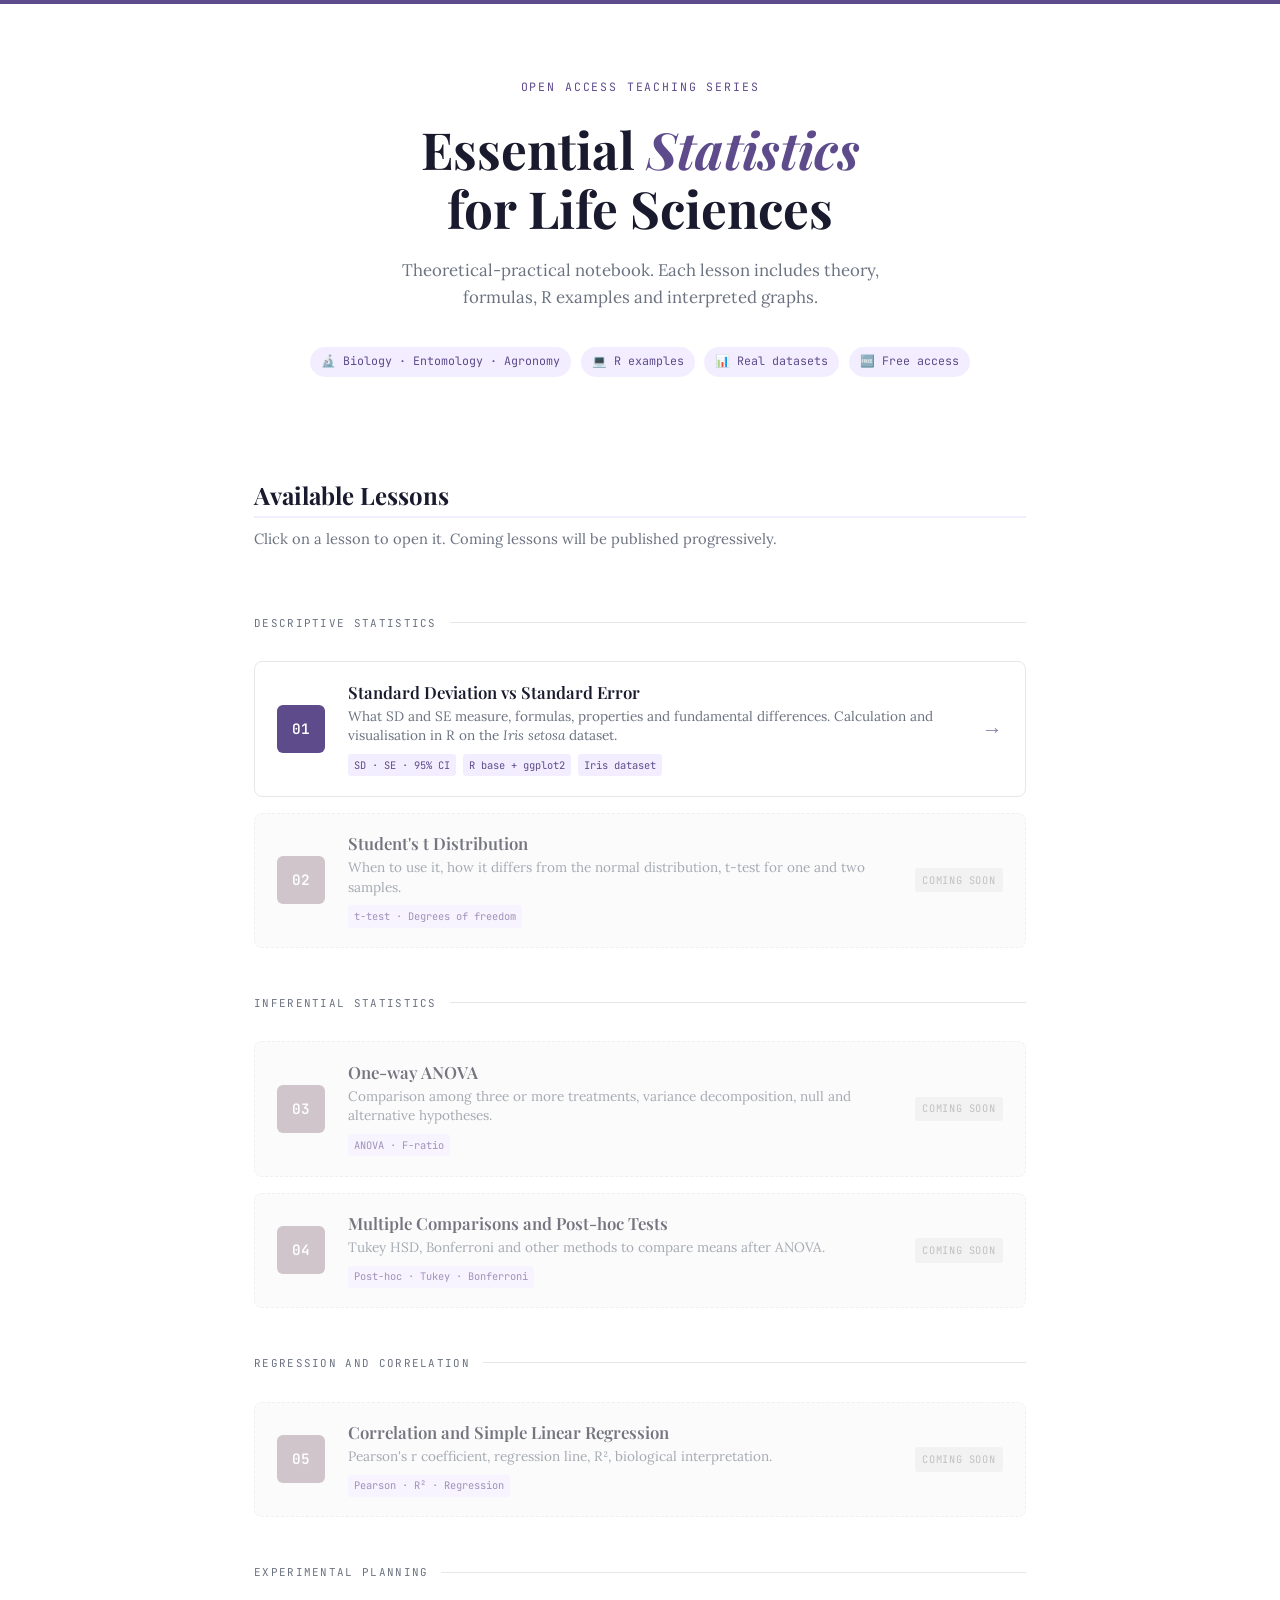
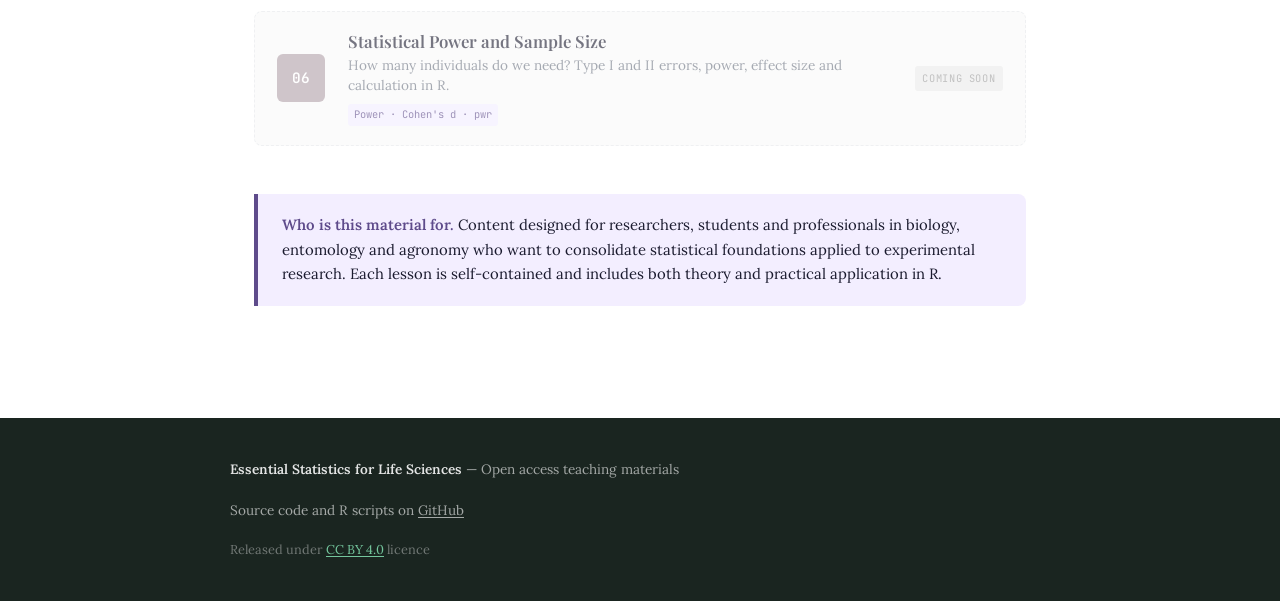
==== index.html @ 31a33457 "Update index.html" ====
<!DOCTYPE html>
<html lang="en">
<head>
<meta charset="UTF-8">
<meta name="viewport" content="width=device-width, initial-scale=1.0">
<title>Essential Statistics for Life Sciences</title>
<meta name="description" content="Series of theoretical-practical statistics notebook. Examples in R with real datasets.">
<link rel="preconnect" href="https://fonts.googleapis.com">
<link rel="preconnect" href="https://fonts.gstatic.com" crossorigin>
<link href="https://fonts.googleapis.com/css2?family=Playfair+Display:ital,wght@0,400;0,600;0,700;1,400&family=Lora:ital,wght@0,400;0,500;1,400&family=JetBrains+Mono:wght@400;500&display=swap" rel="stylesheet">
<link rel="stylesheet" href="style.css">
<style>
.hero{border-top:4px solid var(--violet);padding:4rem 1.5rem 3rem;text-align:center;background:#fff;color:var(--text)}
.hero .inner{max-width:680px;margin:0 auto}
.hero .series-label{display:inline-block;font-family:var(--mono);font-size:.72rem;letter-spacing:.16em;text-transform:uppercase;color:var(--violet);margin-bottom:1.4rem}
.hero h1{font-family:var(--display);font-size:clamp(2rem,5vw,3.2rem);font-weight:700;line-height:1.15;color:var(--text);margin-bottom:1.2rem}
.hero h1 em{color:var(--violet);font-style:italic}
.hero .hero-sub{font-size:1.05rem;color:var(--text-muted);max-width:520px;margin:0 auto 2.2rem;line-height:1.65}
.hero .pills{display:flex;flex-wrap:wrap;justify-content:center;gap:.6rem}
.hero .pill{background:var(--violet-pale);color:var(--violet);font-family:var(--mono);font-size:.73rem;padding:.35em .95em;border-radius:999px}
.lezioni-section{max-width:820px;margin:0 auto;padding:3.5rem 1.5rem 4rem}
.lezioni-section h2{font-family:var(--display);font-size:1.5rem;font-weight:700;color:var(--text);margin-bottom:.4rem;padding-bottom:.4rem;border-bottom:2px solid var(--violet-pale)}
.lezioni-section .section-sub{font-size:.92rem;color:var(--text-muted);margin-bottom:2rem}
.lezioni-grid{display:flex;flex-direction:column;gap:1rem}
.lesson-card{display:flex;align-items:center;gap:1.4rem;background:var(--bg-white);border:1px solid var(--border);border-radius:8px;padding:1.2rem 1.4rem;text-decoration:none;color:inherit;transition:border-color .15s,box-shadow .15s,transform .15s}
.lesson-card:hover{border-color:var(--violet);box-shadow:0 3px 14px rgba(94,75,139,.12);transform:translateY(-1px);color:inherit;text-decoration:none}
.lesson-card .num{flex-shrink:0;width:48px;height:48px;background:var(--violet);color:#fff;border-radius:6px;display:flex;align-items:center;justify-content:center;font-family:var(--mono);font-size:.9rem;font-weight:600}
.lesson-card .info{flex:1;min-width:0}
.lesson-card .info .title{font-family:var(--display);font-size:1.05rem;font-weight:600;color:var(--text);margin-bottom:.2rem;line-height:1.3}
.lesson-card .info .desc{font-size:.85rem;color:var(--text-muted);line-height:1.45}
.lesson-card .info .tags{display:flex;flex-wrap:wrap;gap:.4rem;margin-top:.5rem}
.lesson-card .info .tag{font-family:var(--mono);font-size:.65rem;background:var(--violet-pale);color:var(--violet);padding:.15em .6em;border-radius:3px}
.lesson-card .arrow{flex-shrink:0;color:var(--violet);font-size:1.3rem;opacity:.7}
.lesson-card.coming{background:#fafaf9;border-style:dashed;cursor:default;pointer-events:none;opacity:.6}
.lesson-card.coming .num{background:#b0a0a8}
.lesson-card.coming .arrow{display:none}
.lesson-card.coming .badge{flex-shrink:0;font-family:var(--mono);font-size:.65rem;color:#999;background:#ebebeb;padding:.25em .7em;border-radius:3px;letter-spacing:.06em;text-transform:uppercase;white-space:nowrap}
.topic-divider{display:flex;align-items:center;gap:.8rem;margin:1.8rem 0 .8rem}
.topic-divider span{font-family:var(--mono);font-size:.68rem;text-transform:uppercase;letter-spacing:.12em;color:var(--text-muted);white-space:nowrap}
.topic-divider::after{content:'';flex:1;height:1px;background:var(--border)}
.about-box{background:var(--violet-pale);border-left:4px solid var(--violet);border-radius:0 8px 8px 0;padding:1.2rem 1.5rem;margin-top:3rem;font-size:.93rem;line-height:1.65;color:var(--text)}
.about-box strong{color:var(--violet)}
@media(max-width:560px){.lesson-card{gap:1rem;padding:1rem}.lesson-card .num{width:40px;height:40px;font-size:.8rem}.lesson-card .info .title{font-size:.95rem}}
</style>
</head>
<body>
<header class="hero">
  <div class="inner">
    <span class="series-label">Open access teaching series</span>
    <h1>Essential <em>Statistics</em><br>for Life Sciences</h1>
    <p class="hero-sub">Theoretical-practical notebook. Each lesson includes theory, formulas, R examples and interpreted graphs.</p>
    <div class="pills">
      <span class="pill">🔬 Biology · Entomology · Agronomy</span>
      <span class="pill">💻 R examples</span>
      <span class="pill">📊 Real datasets</span>
      <span class="pill">🆓 Free access</span>
    </div>
  </div>
</header>
<main class="lezioni-section">
  <h2>Available Lessons</h2>
  <p class="section-sub">Click on a lesson to open it. Coming lessons will be published progressively.</p>
  <div class="lezioni-grid">
    <div class="topic-divider"><span>Descriptive Statistics</span></div>
    <a href="SD_vs_SE/notebook-01.html" class="lesson-card">
      <div class="num">01</div>
      <div class="info">
        <div class="title">Standard Deviation vs Standard Error</div>
        <div class="desc">What SD and SE measure, formulas, properties and fundamental differences. Calculation and visualisation in R on the <em>Iris setosa</em> dataset.</div>
        <div class="tags"><span class="tag">SD · SE · 95% CI</span><span class="tag">R base + ggplot2</span><span class="tag">Iris dataset</span></div>
      </div>
      <span class="arrow">→</span>
    </a>
    <div class="lesson-card coming">
      <div class="num">02</div>
      <div class="info">
        <div class="title">Student's t Distribution</div>
        <div class="desc">When to use it, how it differs from the normal distribution, t-test for one and two samples.</div>
        <div class="tags"><span class="tag">t-test · Degrees of freedom</span></div>
      </div>
      <span class="badge">Coming soon</span>
    </div>
    <div class="topic-divider"><span>Inferential Statistics</span></div>
    <div class="lesson-card coming">
      <div class="num">03</div>
      <div class="info">
        <div class="title">One-way ANOVA</div>
        <div class="desc">Comparison among three or more treatments, variance decomposition, null and alternative hypotheses.</div>
        <div class="tags"><span class="tag">ANOVA · F-ratio</span></div>
      </div>
      <span class="badge">Coming soon</span>
    </div>
    <div class="lesson-card coming">
      <div class="num">04</div>
      <div class="info">
        <div class="title">Multiple Comparisons and Post-hoc Tests</div>
        <div class="desc">Tukey HSD, Bonferroni and other methods to compare means after ANOVA.</div>
        <div class="tags"><span class="tag">Post-hoc · Tukey · Bonferroni</span></div>
      </div>
      <span class="badge">Coming soon</span>
    </div>
    <div class="topic-divider"><span>Regression and Correlation</span></div>
    <div class="lesson-card coming">
      <div class="num">05</div>
      <div class="info">
        <div class="title">Correlation and Simple Linear Regression</div>
        <div class="desc">Pearson's r coefficient, regression line, R², biological interpretation.</div>
        <div class="tags"><span class="tag">Pearson · R² · Regression</span></div>
      </div>
      <span class="badge">Coming soon</span>
    </div>
    <div class="topic-divider"><span>Experimental Planning</span></div>
    <div class="lesson-card coming">
      <div class="num">06</div>
      <div class="info">
        <div class="title">Statistical Power and Sample Size</div>
        <div class="desc">How many individuals do we need? Type I and II errors, power, effect size and calculation in R.</div>
        <div class="tags"><span class="tag">Power · Cohen's d · pwr</span></div>
      </div>
      <span class="badge">Coming soon</span>
    </div>
  </div>
  <div class="about-box">
    <strong>Who is this material for.</strong>
    Content designed for researchers, students and professionals in biology, entomology and agronomy who want to consolidate statistical foundations applied to experimental research. Each lesson is self-contained and includes both theory and practical application in R.
  </div>
</main>
<footer>
  <div class="inner">
    <p><strong style="color:rgba(255,255,255,.88)">Essential Statistics for Life Sciences</strong> — Open access teaching materials</p>
    <p style="margin-top:.5rem">Source code and R scripts on <a href="https://github.com/Il-Nulla-Cosmico/statistics_essentials">GitHub</a></p>
    <p style="margin-top:.8rem;color:rgba(255,255,255,.38);font-size:.8rem">Released under <a href="https://creativecommons.org/licenses/by/4.0/" style="color:#74c69d">CC BY 4.0</a> licence</p>
  </div>
</footer>
</body>
</html>
---- style.css ----
/* ============================================================
   DESIGN TOKENS — Distill style from notebook-01.html
   ============================================================ */

@import url('https://fonts.googleapis.com/css2?family=Playfair+Display:ital,wght@0,400;0,600;0,700;1,400&family=Lora:ital,wght@0,400;0,500;1,400&family=JetBrains+Mono:wght@400;500&display=swap');

:root {
  --violet:       #5e4b8b;
  --violet-mid:   #9b72cf;
  --violet-light: #c084fc;
  --violet-pale:  #f3eeff;
  --fuchsia:      #e879a0;
  --fuchsia-pale: #fce7f0;
  --rose-pale:    #f0abcb;
  --text:         #1a1a2e;
  --text-muted:   #6b7280;
  --bg:           #ffffff;
  --bg-off:       #fafaf9;
  --border:       #e5e7eb;
  --r-bg:         #f5f5f2;
  --r-header:     #ebebe7;
  --r-output:     #1e1e2e;
  --serif:        'Lora', Georgia, serif;
  --display:      'Playfair Display', Georgia, serif;
  --mono:         'JetBrains Mono', monospace;
  --col-text:     680px;
  --col-wide:     960px;
  --col-full:     1100px;
}

/* ============================================================
   RESET & BASE
   ============================================================ */
*, *::before, *::after { box-sizing: border-box; margin: 0; padding: 0; }
html  { scroll-behavior: smooth; }
body  {
  font-family: var(--serif);
  font-size: 18px;
  line-height: 1.85;
  color: var(--text);
  background: var(--bg);
}

/* ============================================================
   LAYOUT
   ============================================================ */
.l-body,
.l-wide,
.l-full {
  margin-left: auto;
  margin-right: auto;
  padding: 0 1.5rem;
}
.l-body { max-width: var(--col-text); }
.l-wide { max-width: var(--col-wide); }
.l-full { max-width: var(--col-full); }

/* ============================================================
   HEADER
   ============================================================ */
.site-header {
  border-top: 4px solid var(--violet);
  padding: 4rem 1.5rem 3rem;
  text-align: center;
  max-width: var(--col-text);
  margin: 0 auto;
}
.site-header .series-label {
  font-family: var(--mono);
  font-size: 0.72rem;
  letter-spacing: 0.16em;
  text-transform: uppercase;
  color: var(--violet);
  display: block;
  margin-bottom: 1.4rem;
}
.site-header h1 {
  font-family: var(--display);
  font-size: clamp(2rem, 4.5vw, 3rem);
  font-weight: 700;
  line-height: 1.15;
  color: var(--text);
  margin-bottom: 0.8rem;
}
.site-header h1 em {
  color: var(--violet);
  font-style: italic;
}
.site-header .subtitle {
  font-size: 1rem;
  color: var(--text-muted);
  margin-bottom: 1.8rem;
  line-height: 1.6;
}
.site-header .meta {
  display: flex;
  flex-wrap: wrap;
  justify-content: center;
  gap: 0.5rem 1.5rem;
  font-family: var(--mono);
  font-size: 0.72rem;
  color: var(--text-muted);
  letter-spacing: 0.04em;
}
.site-header .divider {
  width: 48px;
  height: 3px;
  background: var(--violet-light);
  margin: 2rem auto 0;
  border-radius: 2px;
}

/* ============================================================
   STICKY NAV
   ============================================================ */
nav.toc {
  background: rgba(255,255,255,0.95);
  backdrop-filter: blur(8px);
  border-bottom: 1px solid var(--border);
  padding: 0.65rem 1.5rem;
  position: sticky;
  top: 0;
  z-index: 100;
  box-shadow: 0 1px 8px rgba(0,0,0,0.06);
}
nav.toc .toc-inner {
  max-width: var(--col-wide);
  margin: 0 auto;
  display: flex;
  align-items: center;
  flex-wrap: wrap;
  gap: 0.2rem;
}
nav.toc .toc-label {
  font-family: var(--mono);
  font-size: 0.65rem;
  text-transform: uppercase;
  letter-spacing: 0.12em;
  color: var(--text-muted);
  margin-right: 1rem;
}
nav.toc a {
  font-family: var(--serif);
  font-size: 0.78rem;
  color: var(--text-muted);
  text-decoration: none;
  padding: 0.25em 0.6em;
  border-radius: 3px;
  transition: background 0.15s, color 0.15s;
}
nav.toc a:hover { background: var(--violet-pale); color: var(--violet); }

/* ============================================================
   MAIN
   ============================================================ */
main { padding: 4rem 0 5rem; }

/* ============================================================
   MOVEMENT SECTIONS
   ============================================================ */
.movement {
  margin-bottom: 5rem;
}
.movement[id] { scroll-margin-top: 60px; }

.movement-label {
  display: block;
  font-family: var(--mono);
  font-size: 0.65rem;
  text-transform: uppercase;
  letter-spacing: 0.18em;
  color: var(--violet-mid);
  margin-bottom: 0.6rem;
}
h2 {
  font-family: var(--display);
  font-size: 1.85rem;
  font-weight: 700;
  color: var(--text);
  line-height: 1.2;
  margin-bottom: 1.8rem;
}
h3 {
  font-family: var(--display);
  font-size: 1.18rem;
  font-weight: 600;
  color: var(--text);
  margin: 2.2rem 0 0.7rem;
}
p { margin-bottom: 1.1rem; }
p:last-child { margin-bottom: 0; }
strong { font-weight: 600; }
em { font-style: italic; }
a { color: var(--violet); text-underline-offset: 2px; }
a:hover { color: var(--fuchsia); }
code {
  font-family: var(--mono);
  font-size: 0.83em;
  background: #f0eef8;
  color: #4a3870;
  padding: 0.1em 0.4em;
  border-radius: 3px;
}

/* ============================================================
   DROPCAP
   ============================================================ */
.dropcap::first-letter {
  font-family: var(--display);
  font-size: 3.8rem;
  font-weight: 700;
  float: left;
  line-height: 0.78;
  margin-right: 0.1em;
  margin-top: 0.08em;
  color: var(--violet);
}

/* ============================================================
   FORMULA BOX
   ============================================================ */
.formula-box {
  background: var(--violet-pale);
  border-left: 3px solid var(--violet);
  border-radius: 0 8px 8px 0;
  padding: 1.4rem 1.8rem;
  margin: 1.8rem 0;
  overflow-x: auto;
}
.formula-box .formula-label {
  font-family: var(--mono);
  font-size: 0.65rem;
  text-transform: uppercase;
  letter-spacing: 0.12em;
  color: var(--violet);
  display: block;
  margin-bottom: 0.8rem;
}
.formula-box .formula-note {
  margin: 0.7rem 0 0;
  font-size: 0.88rem;
  color: var(--text-muted);
  max-width: none;
}

/* ============================================================
   CALLOUT
   ============================================================ */
.callout {
  border-left: 3px solid var(--violet);
  background: var(--violet-pale);
  padding: 0.9rem 1.3rem;
  border-radius: 0 6px 6px 0;
  margin: 1.6rem 0;
}
.callout.warn  { border-color: var(--fuchsia); background: var(--fuchsia-pale); }
.callout.info  { border-color: #1565c0; background: #e3f0fc; }
.callout-title {
  font-family: var(--mono);
  font-size: 0.65rem;
  text-transform: uppercase;
  letter-spacing: 0.1em;
  color: var(--violet);
  display: block;
  margin-bottom: 0.4rem;
}
.callout.warn .callout-title { color: var(--fuchsia); }
.callout.info .callout-title { color: #1565c0; }
.callout p { margin: 0; font-size: 0.93rem; max-width: none; }

/* ============================================================
   PROP LIST
   ============================================================ */
.prop-list { list-style: none; padding: 0; margin: 0.6rem 0 1.2rem; }
.prop-list li {
  padding: 0.45rem 0 0.45rem 1.6rem;
  position: relative;
  border-bottom: 1px solid #f0eef8;
  font-size: 0.97rem;
}
.prop-list li:last-child { border-bottom: none; }
.prop-list li::before { content: '▸'; position: absolute; left: 0; color: var(--violet); }

/* ============================================================
   R CODE BOX
   ============================================================ */
.r-box {
  background: var(--r-bg);
  border: 1px solid #ddd;
  border-left: 4px solid var(--violet);
  border-radius: 0 8px 8px 0;
  margin: 2.5rem 0;
  overflow: hidden;
}
.r-box-header {
  display: flex;
  align-items: center;
  justify-content: space-between;
  padding: 0.6rem 1.2rem;
  background: var(--r-header);
  border-bottom: 1px solid #ddd;
  gap: 1rem;
  flex-wrap: wrap;
}
.r-box-title {
  display: flex;
  align-items: center;
  gap: 0.6rem;
  font-family: var(--mono);
  font-size: 0.78rem;
  color: #2c2c3e;
  font-weight: 500;
}
.r-tag {
  background: var(--violet);
  color: #fff;
  font-family: var(--mono);
  font-size: 0.62rem;
  padding: 0.2em 0.6em;
  border-radius: 3px;
  letter-spacing: 0.04em;
}
.r-box-link {
  font-family: var(--mono);
  font-size: 0.72rem;
  color: var(--violet);
  text-decoration: none;
  padding: 0.22em 0.7em;
  border: 1px solid var(--violet);
  border-radius: 4px;
  transition: background 0.15s, color 0.15s;
}
.r-box-link:hover { background: var(--violet); color: #fff; }
.r-box pre { margin: 0; padding: 1.1rem 1.4rem; background: transparent !important; overflow-x: auto; }
.r-box pre code,
.r-box pre code.hljs {
  background: transparent !important;
  font-family: var(--mono);
  font-size: 0.8rem;
  line-height: 1.65;
}
.r-output {
  background: var(--r-output);
  color: #c9b8ff;
  font-family: var(--mono);
  font-size: 0.76rem;
  padding: 0.9rem 1.4rem;
  border-top: 1px solid #ddd;
  overflow-x: auto;
  line-height: 1.6;
  white-space: pre;
}
.r-output-label {
  display: block;
  font-size: 0.62rem;
  color: #9b72cf;
  margin-bottom: 0.5rem;
  text-transform: uppercase;
  letter-spacing: 0.1em;
}

/* ============================================================
   FIGURES
   ============================================================ */
.fig-wide {
  margin: 2.5rem auto;
  max-width: var(--col-wide);
  padding: 0 1.5rem;
}
.fig-narrow {
  margin: 2rem auto;
  max-width: var(--col-text);
  padding: 0 1.5rem;
}
.fig-inner {
  background: #fff;
  border: 1px solid var(--border);
  border-radius: 8px;
  overflow: hidden;
}
.fig-inner img { width: 100%; height: auto; display: block; }
.fig-placeholder {
  background: #f5f0ff;
  display: flex;
  align-items: center;
  justify-content: center;
  min-height: 200px;
  font-family: var(--mono);
  font-size: 0.75rem;
  color: #9b72cf;
  text-align: center;
  padding: 1.5rem;
  line-height: 1.6;
}
figcaption {
  padding: 0.7rem 1.1rem;
  font-size: 0.83rem;
  color: var(--text-muted);
  border-top: 1px solid var(--border);
  line-height: 1.55;
  font-style: italic;
}
figcaption strong { font-style: normal; color: var(--text); }

/* ============================================================
   COMPARISON TABLE
   ============================================================ */
.comp-table { width: 100%; border-collapse: collapse; margin: 1.5rem 0; font-size: 0.92rem; }
.comp-table th {
  background: var(--violet);
  color: #fff;
  font-family: var(--serif);
  font-weight: 600;
  padding: 0.6rem 1rem;
  text-align: left;
}
.comp-table th:first-child { border-radius: 4px 0 0 0; }
.comp-table th:last-child  { border-radius: 0 4px 0 0; }
.comp-table td { padding: 0.55rem 1rem; border-bottom: 1px solid var(--border); vertical-align: top; }
.comp-table tr:nth-child(even) td { background: var(--violet-pale); }
.comp-table tr:hover td { background: #ede8fa; transition: background 0.1s; }

/* ============================================================
   PRACTICAL RULE BOX
   ============================================================ */
.rule-box {
  background: linear-gradient(135deg, var(--violet-pale) 0%, var(--fuchsia-pale) 100%);
  border: 1.5px solid var(--violet-light);
  border-radius: 10px;
  padding: 2rem 2.2rem;
  margin: 2rem 0;
}
.rule-box h3 {
  font-family: var(--display);
  font-size: 1.1rem;
  color: var(--violet);
  margin: 0 0 1rem;
}

/* ============================================================
   FUTURE NOTE
   ============================================================ */
.future-note {
  background: var(--bg-off);
  border: 1px dashed #c4b5e8;
  border-radius: 6px;
  padding: 0.9rem 1.2rem;
  margin: 1.8rem 0;
  font-size: 0.88rem;
  color: var(--text-muted);
}
.future-note .fn-title {
  font-family: var(--mono);
  font-size: 0.63rem;
  text-transform: uppercase;
  letter-spacing: 0.1em;
  color: #b0a0d0;
  display: block;
  margin-bottom: 0.35rem;
}

/* ============================================================
   MOVEMENT SEPARATOR
   ============================================================ */
.movement-sep {
  display: flex;
  align-items: center;
  gap: 1rem;
  margin: 4rem auto;
  max-width: var(--col-text);
  padding: 0 1.5rem;
}
.movement-sep::before,
.movement-sep::after {
  content: '';
  flex: 1;
  height: 1px;
  background: linear-gradient(to right, transparent, var(--violet-light), transparent);
}
.movement-sep span {
  font-family: var(--mono);
  font-size: 0.65rem;
  letter-spacing: 0.16em;
  text-transform: uppercase;
  color: var(--violet-mid);
  white-space: nowrap;
}

/* ============================================================
   FOOTER
   ============================================================ */
footer {
  background: #1a1a2e;
  color: rgba(255,255,255,0.55);
  padding: 2.5rem 1.5rem;
  margin-top: 4rem;
}
footer .inner {
  max-width: var(--col-wide);
  margin: 0 auto;
  font-size: 0.83rem;
  line-height: 1.7;
}
footer a { color: var(--violet-light); }
footer code { background: rgba(255,255,255,0.1); color: var(--violet-light); padding: 0.1em 0.4em; border-radius: 3px; }

/* ============================================================
   RESPONSIVE
   ============================================================ */
@media (max-width: 640px) {
  body { font-size: 16px; }
  nav.toc a { font-size: 0.7rem; padding: 0.2em 0.4em; }
  .comp-table { font-size: 0.8rem; }
  .comp-table td, .comp-table th { padding: 0.4rem 0.6rem; }
  .r-box pre code { font-size: 0.72rem; }
}

/* ============================================================
   FIGURE GRID
   ============================================================ */
.figures-grid {
  display: grid;
  grid-template-columns: repeat(auto-fit, minmax(330px, 1fr));
  gap: 1.4rem; margin: 1.5rem 0;
}
.fig { background: var(--bg-white); border: 1px solid var(--border); border-radius: 6px; overflow: hidden; }
.fig img { width: 100%; height: auto; display: block; }
.fig-caption {
  padding: 0.55rem 0.9rem;
  font-size: 0.82rem; color: var(--text-muted); font-style: italic;
  border-top: 1px solid var(--border); line-height: 1.5;
}
.fig-caption strong { color: var(--text); font-style: normal; }
.fig-placeholder {
  background: #eaeae5;
  display: flex; align-items: center; justify-content: center;
  min-height: 190px;
  font-family: var(--mono); font-size: 0.76rem; color: #9a9a90;
  text-align: center; padding: 1.2rem; line-height: 1.6;
}

/* ============================================================
   FUTURE NOTE
   ============================================================ */
.future-note {
  background: #f9f8f4; border: 1px dashed #bbb;
  border-radius: 6px; padding: 0.9rem 1.2rem;
  margin: 1.5rem 0; font-size: 0.9rem; color: var(--text-muted);
}
.future-note .fn-title {
  font-family: var(--mono); font-size: 0.68rem;
  text-transform: uppercase; letter-spacing: 0.1em;
  color: #aaa; display: block; margin-bottom: 0.35rem;
}

/* ============================================================
   FOOTER
   ============================================================ */
footer { background: #1a2520; color: rgba(255,255,255,0.6); padding: 2.5rem 2rem; margin-top: 3rem; }
footer .inner { max-width: 820px; margin: 0 auto; font-size: 0.85rem; line-height: 1.7; }
footer a { color: var(--green-light); }
footer code { background: rgba(255,255,255,0.1); color: #74c69d; padding: 0.1em 0.4em; border-radius: 3px; }

/* ============================================================
   RESPONSIVE
   ============================================================ */
@media (max-width: 640px) {
  nav.toc a { font-size: 0.73rem; padding: 0.22em 0.4em; }
  .figures-grid { grid-template-columns: 1fr; }
  .comp-table   { font-size: 0.82rem; }
  .comp-table td, .comp-table th { padding: 0.45rem 0.7rem; }
  .r-box pre code { font-size: 0.75rem; }
  p { max-width: none; }
}
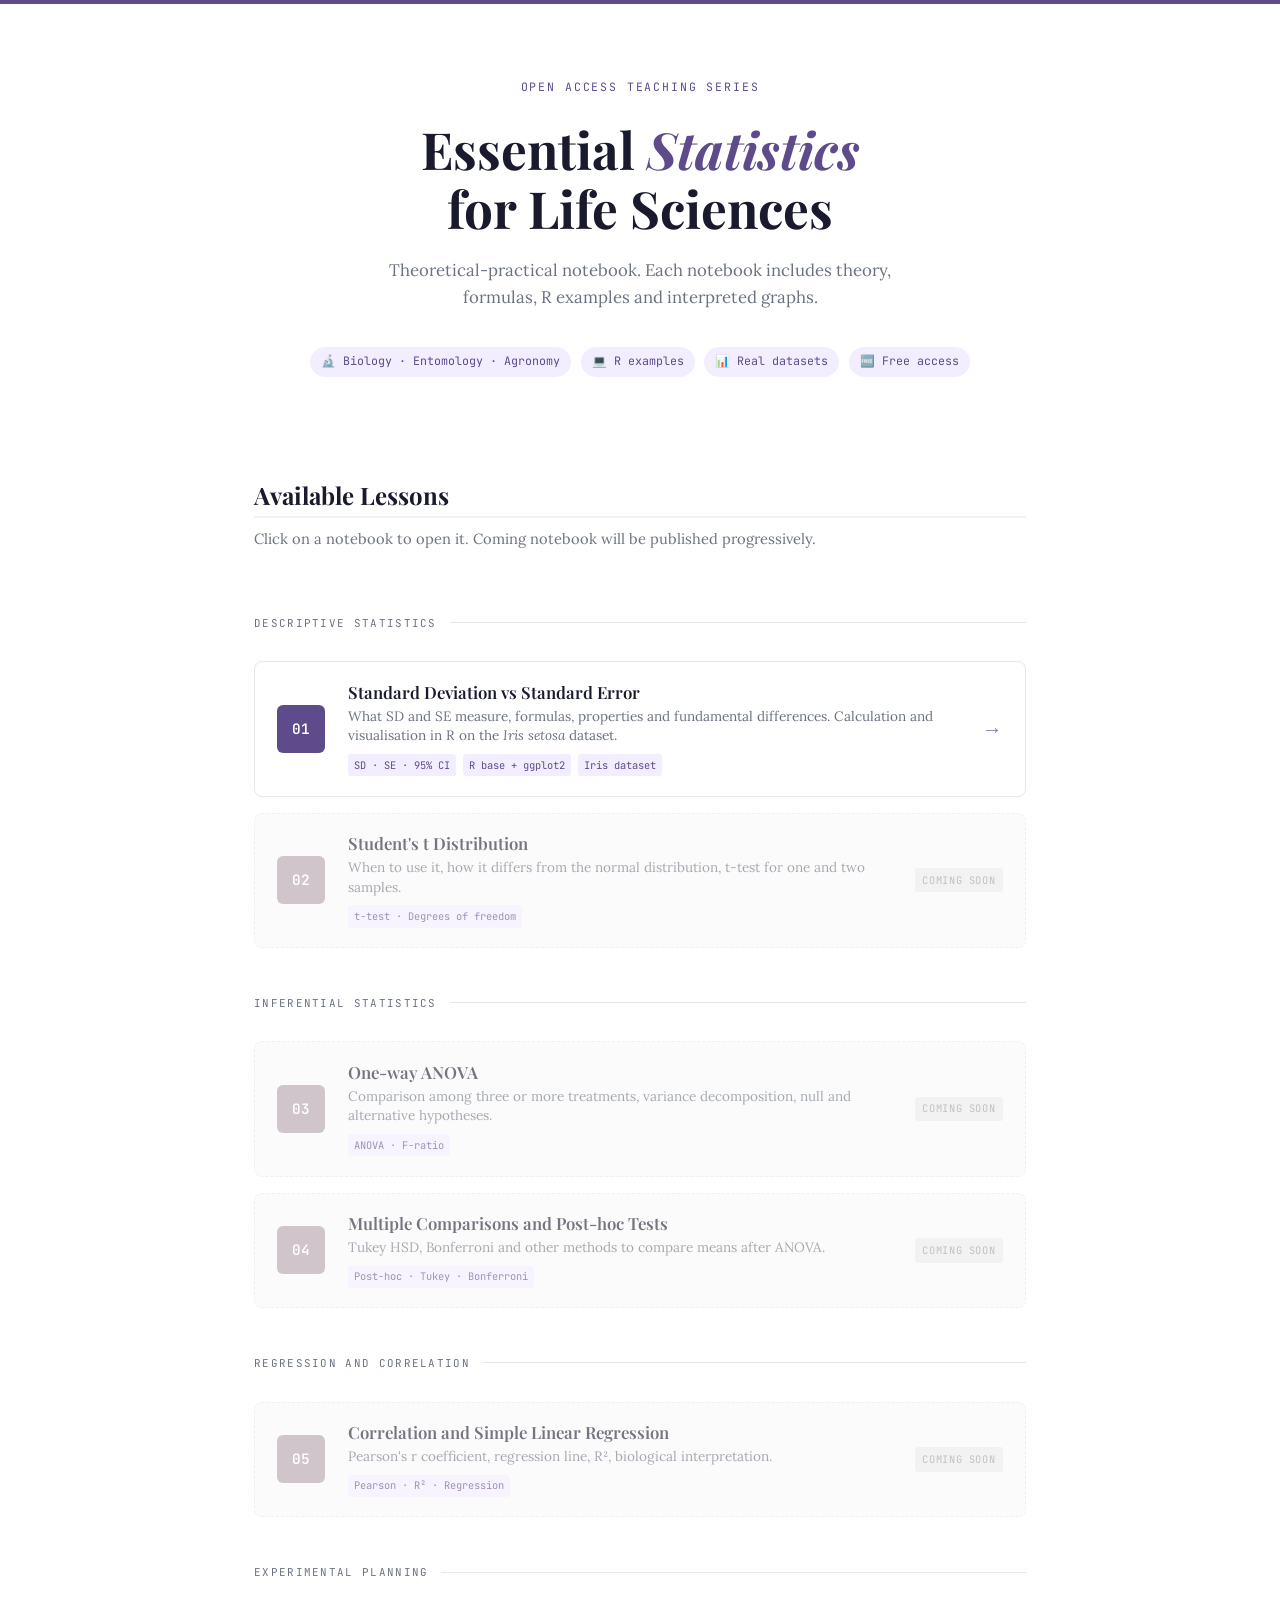
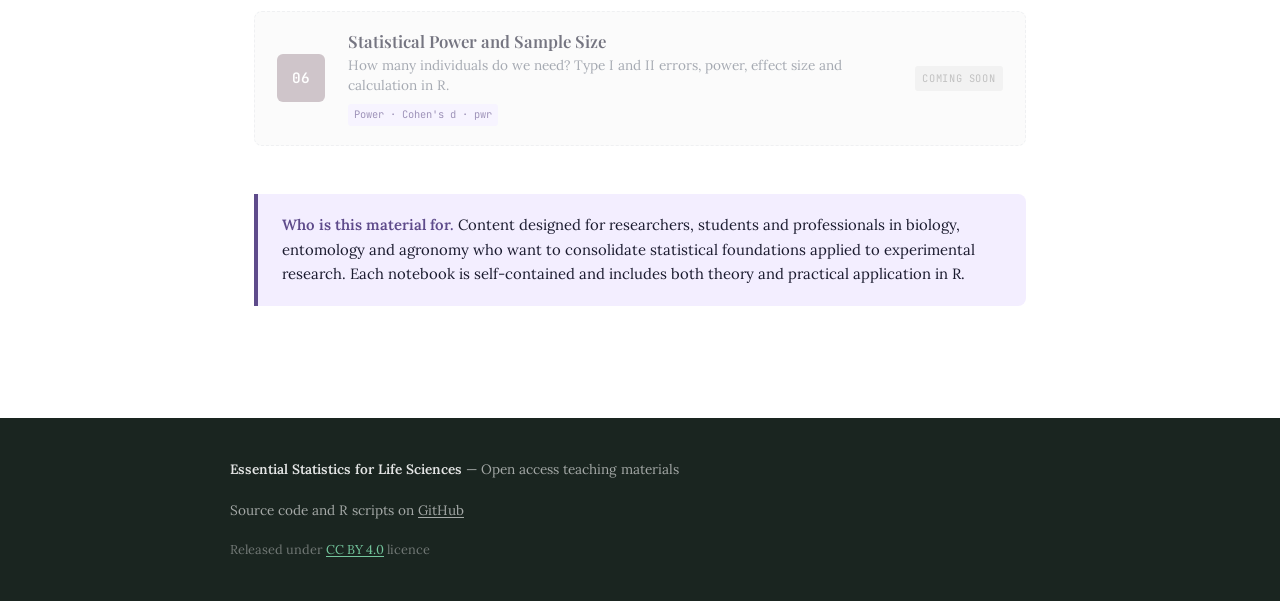
==== commit 7e5616e8: "Update index.html" ====
--- a/index.html
+++ b/index.html
@@ -48,7 +48,7 @@
   <div class="inner">
     <span class="series-label">Open access teaching series</span>
     <h1>Essential <em>Statistics</em><br>for Life Sciences</h1>
-    <p class="hero-sub">Theoretical-practical notebook. Each lesson includes theory, formulas, R examples and interpreted graphs.</p>
+    <p class="hero-sub">Theoretical-practical notebook. Each notebook includes theory, formulas, R examples and interpreted graphs.</p>
     <div class="pills">
       <span class="pill">🔬 Biology · Entomology · Agronomy</span>
       <span class="pill">💻 R examples</span>
@@ -59,7 +59,7 @@
 </header>
 <main class="lezioni-section">
   <h2>Available Lessons</h2>
-  <p class="section-sub">Click on a lesson to open it. Coming lessons will be published progressively.</p>
+  <p class="section-sub">Click on a notebook to open it. Coming notebook will be published progressively.</p>
   <div class="lezioni-grid">
     <div class="topic-divider"><span>Descriptive Statistics</span></div>
     <a href="SD_vs_SE/notebook-01.html" class="lesson-card">
@@ -122,7 +122,7 @@
   </div>
   <div class="about-box">
     <strong>Who is this material for.</strong>
-    Content designed for researchers, students and professionals in biology, entomology and agronomy who want to consolidate statistical foundations applied to experimental research. Each lesson is self-contained and includes both theory and practical application in R.
+    Content designed for researchers, students and professionals in biology, entomology and agronomy who want to consolidate statistical foundations applied to experimental research. Each notebook is self-contained and includes both theory and practical application in R.
   </div>
 </main>
 <footer>
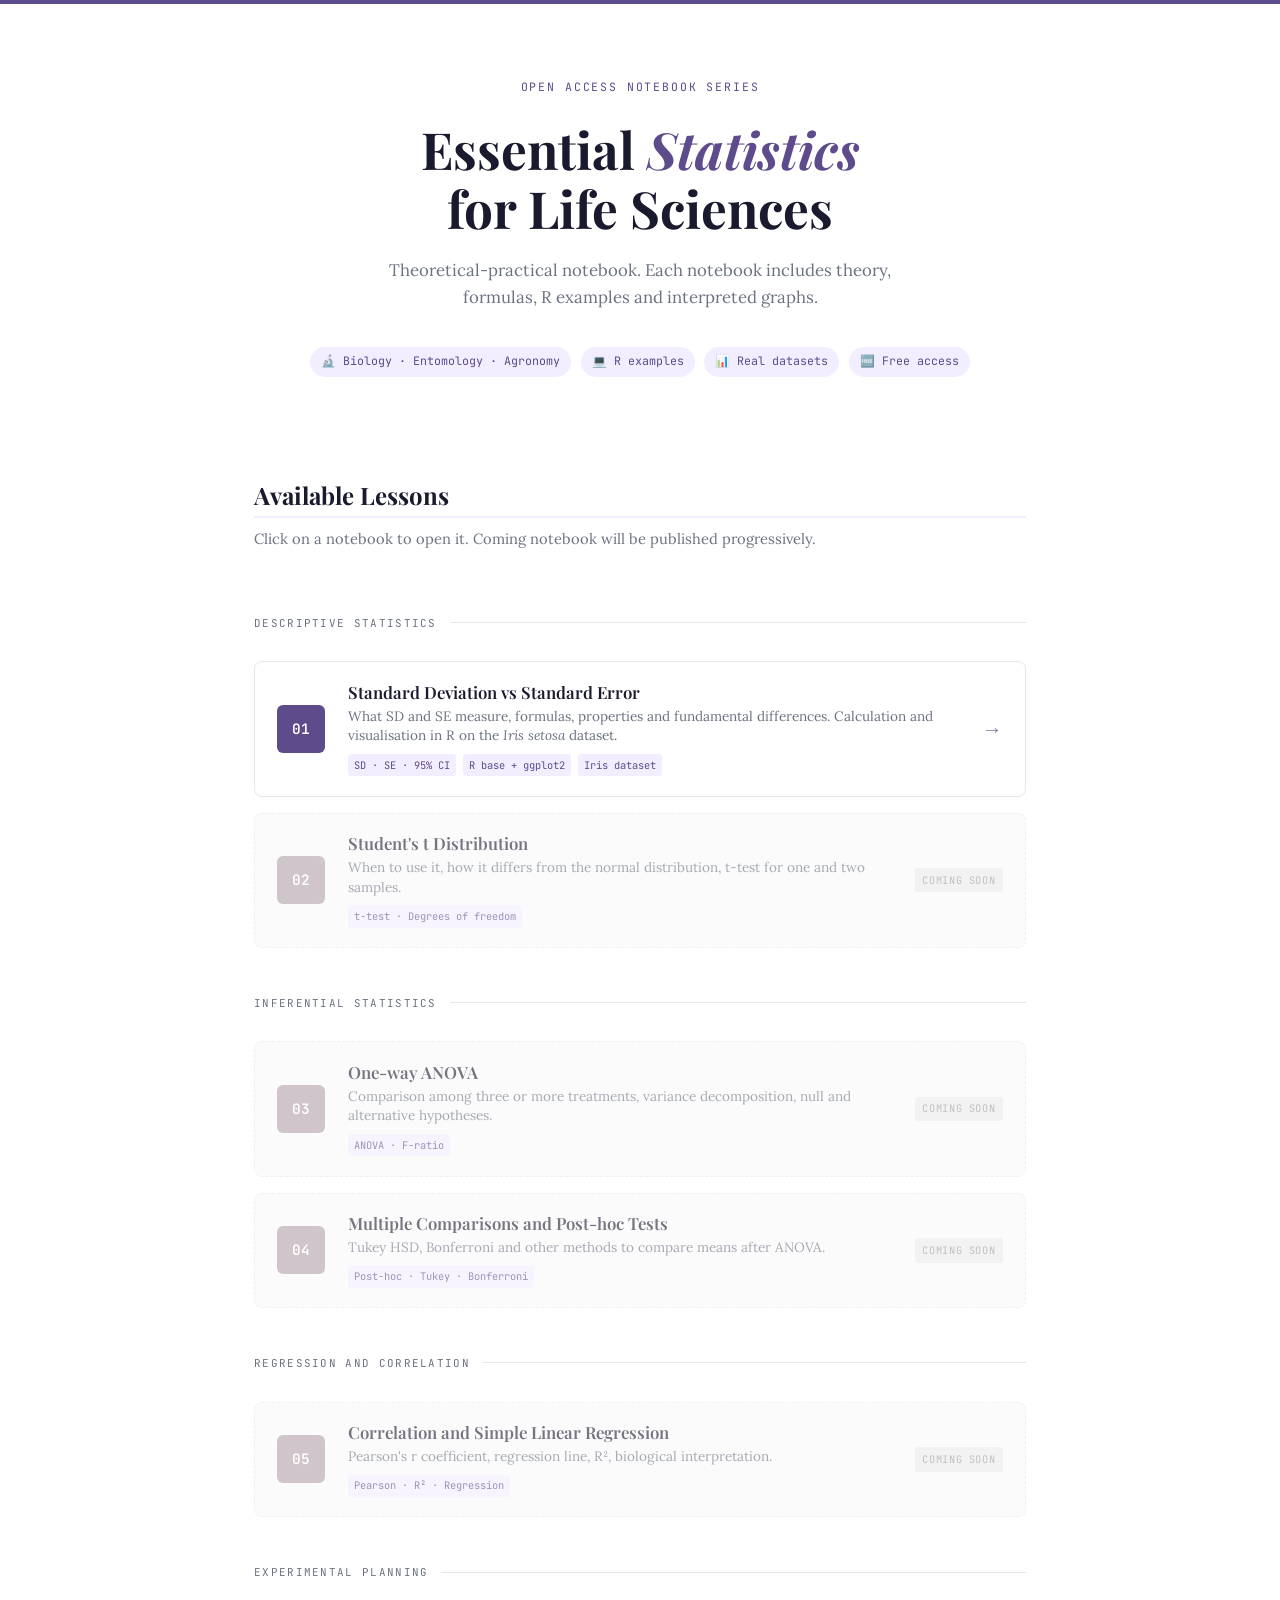
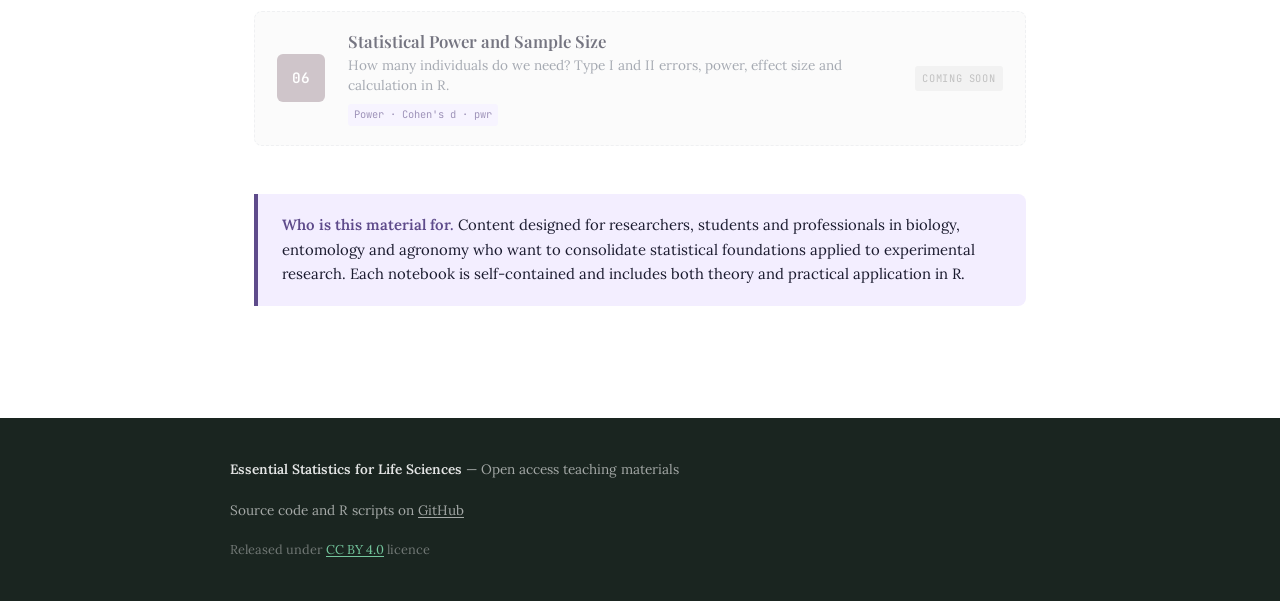
==== commit 7867eebb: "Update index.html" ====
--- a/index.html
+++ b/index.html
@@ -46,7 +46,7 @@
 <body>
 <header class="hero">
   <div class="inner">
-    <span class="series-label">Open access teaching series</span>
+    <span class="series-label">Open access notebook series</span>
     <h1>Essential <em>Statistics</em><br>for Life Sciences</h1>
     <p class="hero-sub">Theoretical-practical notebook. Each notebook includes theory, formulas, R examples and interpreted graphs.</p>
     <div class="pills">
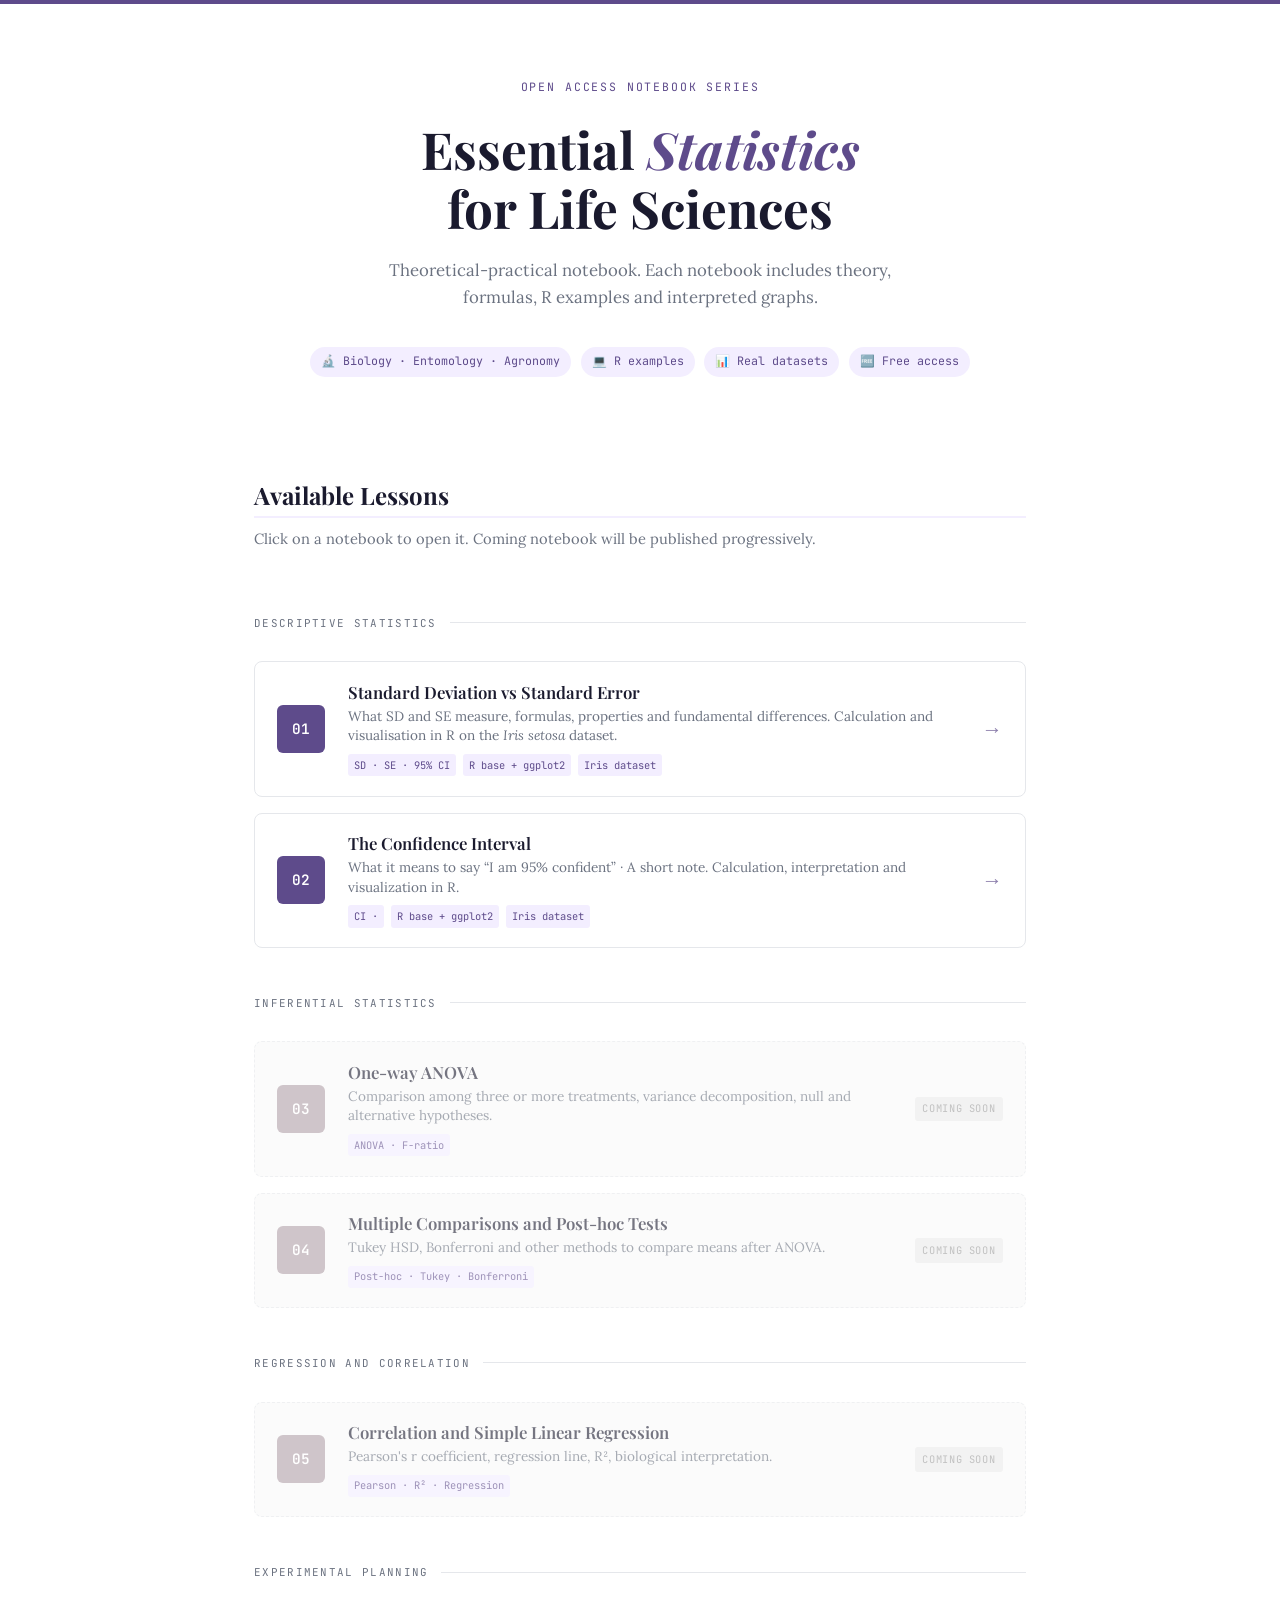
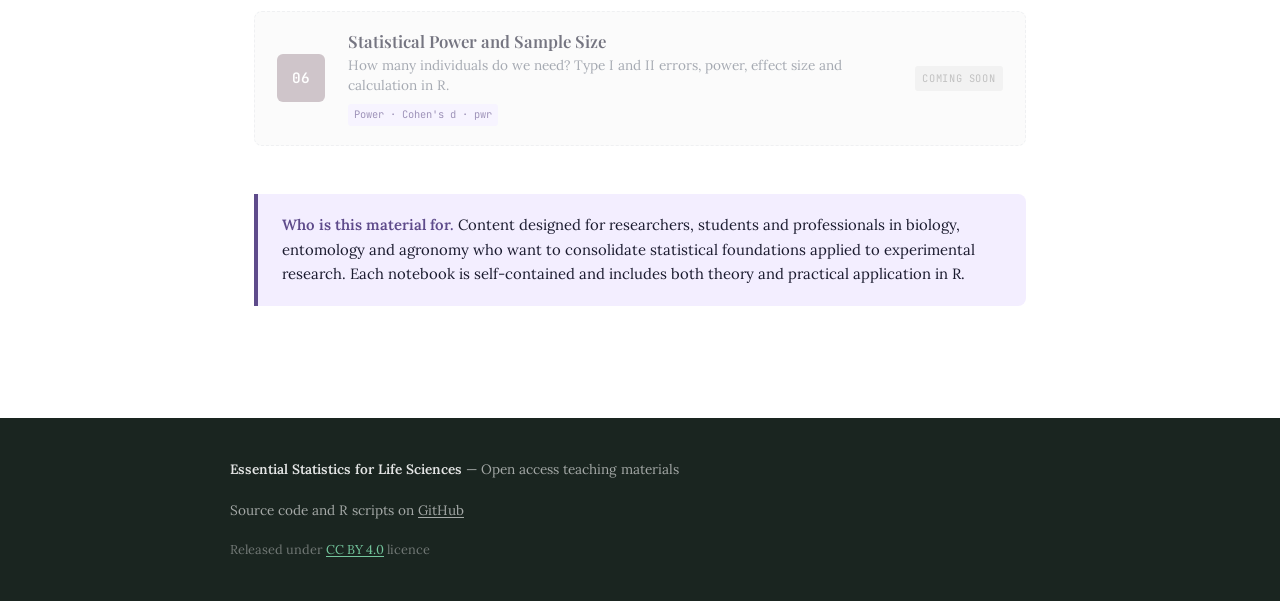
==== commit 7f9cc3a1: "Update main page" ====
--- a/index.html
+++ b/index.html
@@ -71,15 +71,15 @@
       </div>
       <span class="arrow">→</span>
     </a>
-    <div class="lesson-card coming">
+    <a href="CI/notebook-02.html" class="lesson-card">
       <div class="num">02</div>
       <div class="info">
-        <div class="title">Student's t Distribution</div>
-        <div class="desc">When to use it, how it differs from the normal distribution, t-test for one and two samples.</div>
-        <div class="tags"><span class="tag">t-test · Degrees of freedom</span></div>
+        <div class="title">The Confidence Interval</div>
+        <div class="desc">What it means to say “I am 95% confident” · A short note. Calculation, interpretation and visualization in R.</div>
+        <div class="tags"><span class="tag">CI · </span><span class="tag">R base + ggplot2</span><span class="tag">Iris dataset</span></div>
       </div>
-      <span class="badge">Coming soon</span>
-    </div>
+      <span class="arrow">→</span>
+    </a>
     <div class="topic-divider"><span>Inferential Statistics</span></div>
     <div class="lesson-card coming">
       <div class="num">03</div>
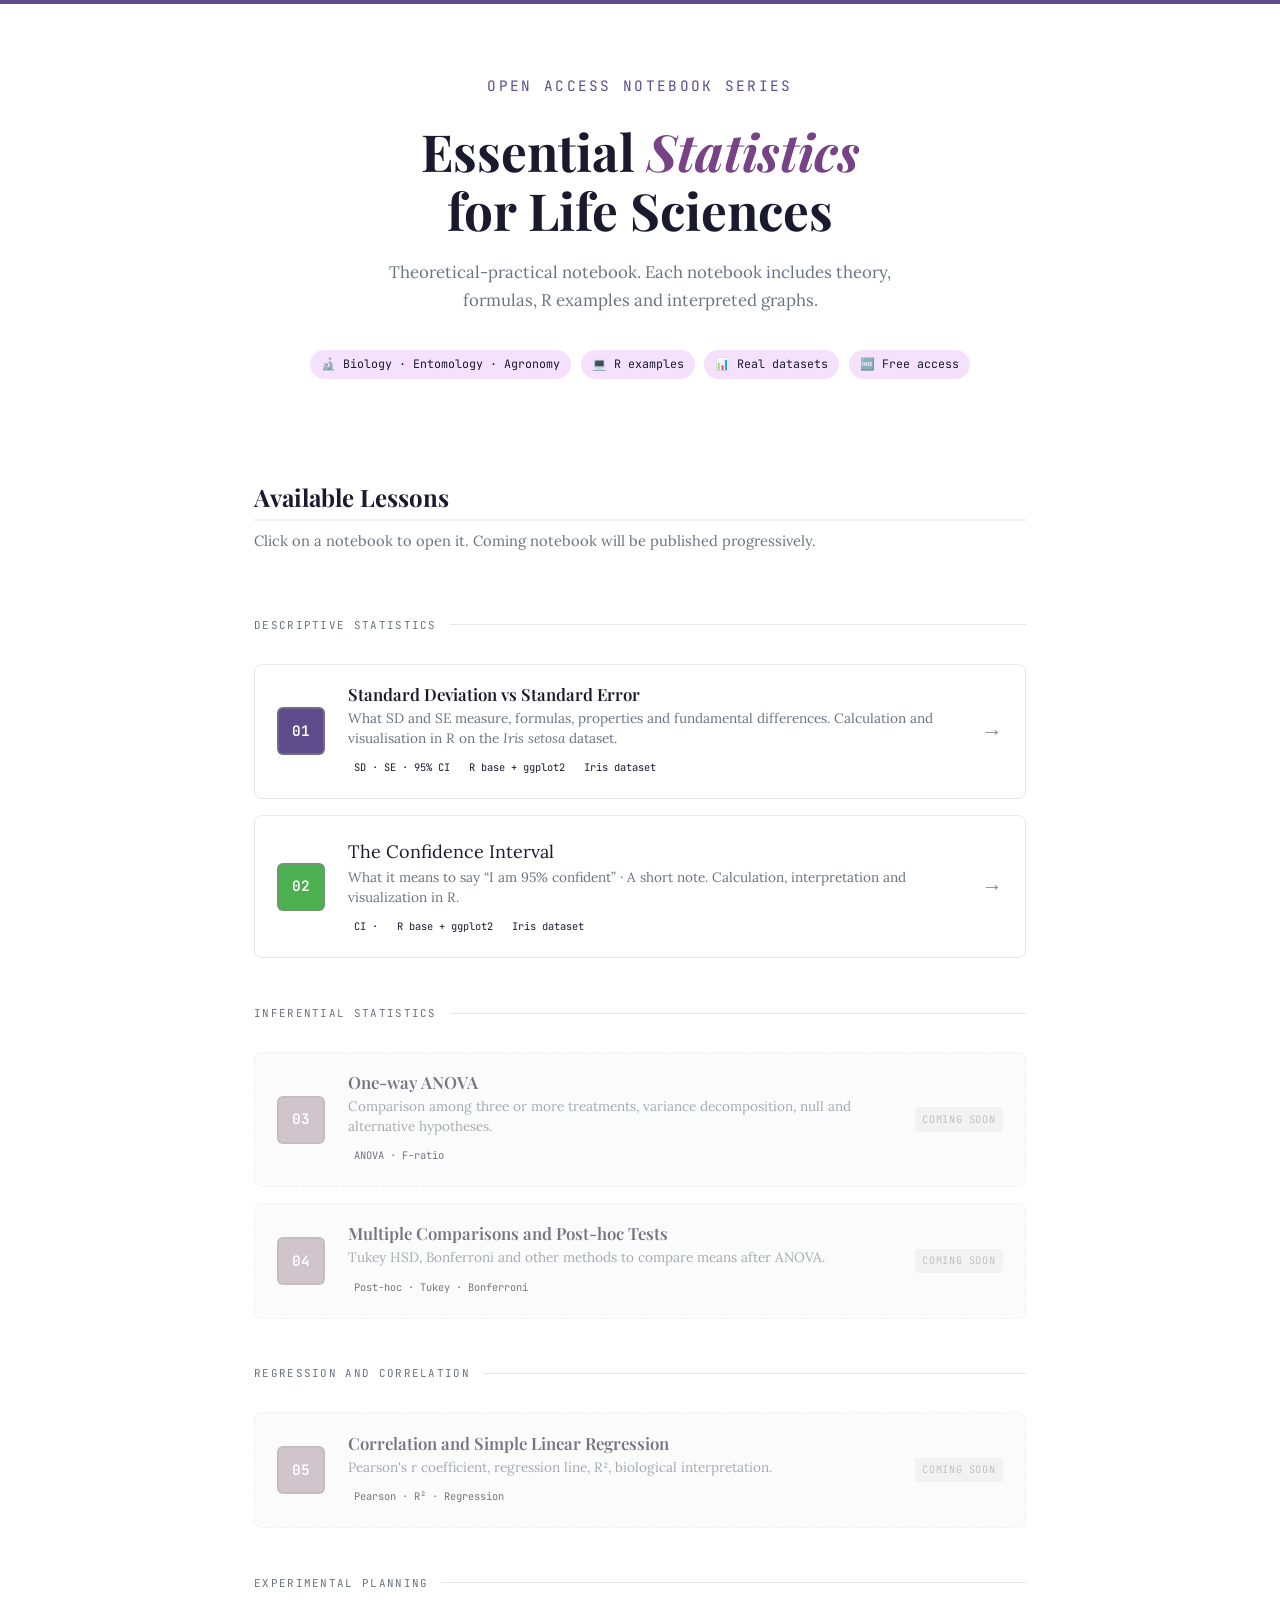
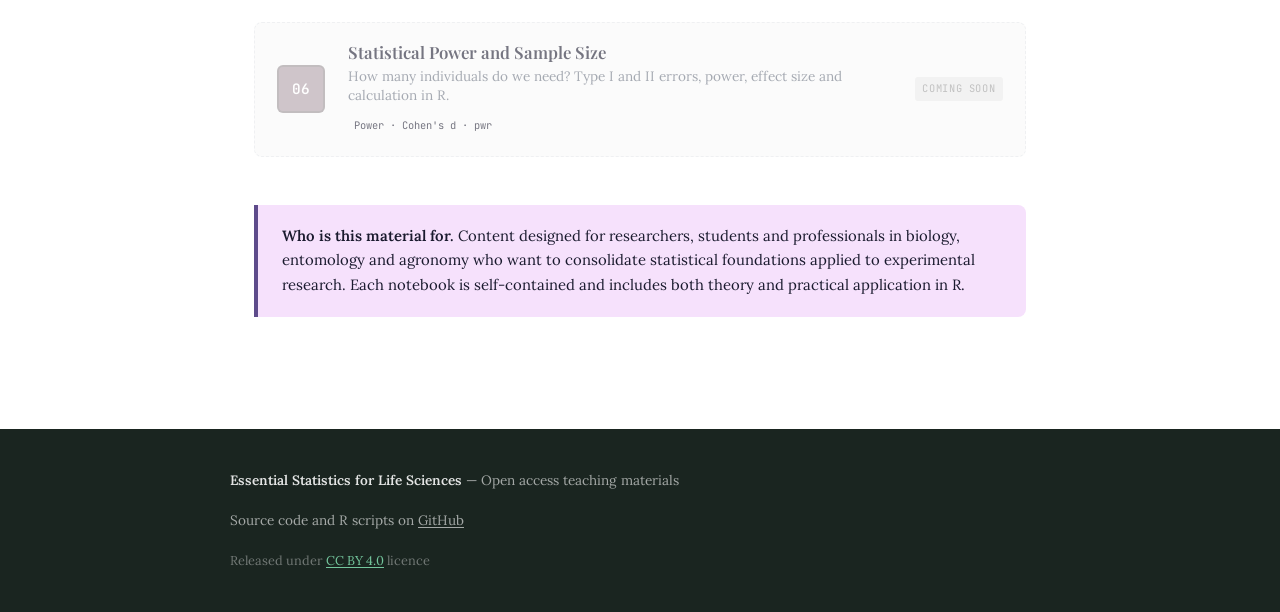
==== commit 52af0f39: "Aggiornamento" ====
--- a/index.html
+++ b/index.html
@@ -12,34 +12,48 @@
 <style>
 .hero{border-top:4px solid var(--violet);padding:4rem 1.5rem 3rem;text-align:center;background:#fff;color:var(--text)}
 .hero .inner{max-width:680px;margin:0 auto}
-.hero .series-label{display:inline-block;font-family:var(--mono);font-size:.72rem;letter-spacing:.16em;text-transform:uppercase;color:var(--violet);margin-bottom:1.4rem}
+.hero .series-label{display:inline-block;font-family:var(--mono);font-size:.90rem;letter-spacing:.16em;text-transform:uppercase;color:var(--violet);margin-bottom:1.4rem}
 .hero h1{font-family:var(--display);font-size:clamp(2rem,5vw,3.2rem);font-weight:700;line-height:1.15;color:var(--text);margin-bottom:1.2rem}
-.hero h1 em{color:var(--violet);font-style:italic}
+.hero h1 em{color:rgb(120, 66, 134);font-style:italic}
 .hero .hero-sub{font-size:1.05rem;color:var(--text-muted);max-width:520px;margin:0 auto 2.2rem;line-height:1.65}
 .hero .pills{display:flex;flex-wrap:wrap;justify-content:center;gap:.6rem}
-.hero .pill{background:var(--violet-pale);color:var(--violet);font-family:var(--mono);font-size:.73rem;padding:.35em .95em;border-radius:999px}
+.hero .pill{background:rgb(246, 225, 252);color:var(--black);font-family:var(--mono);font-size:.73rem;padding:.35em .95em;border-radius:999px}
+
 .lezioni-section{max-width:820px;margin:0 auto;padding:3.5rem 1.5rem 4rem}
 .lezioni-section h2{font-family:var(--display);font-size:1.5rem;font-weight:700;color:var(--text);margin-bottom:.4rem;padding-bottom:.4rem;border-bottom:2px solid var(--violet-pale)}
 .lezioni-section .section-sub{font-size:.92rem;color:var(--text-muted);margin-bottom:2rem}
 .lezioni-grid{display:flex;flex-direction:column;gap:1rem}
 .lesson-card{display:flex;align-items:center;gap:1.4rem;background:var(--bg-white);border:1px solid var(--border);border-radius:8px;padding:1.2rem 1.4rem;text-decoration:none;color:inherit;transition:border-color .15s,box-shadow .15s,transform .15s}
-.lesson-card:hover{border-color:var(--violet);box-shadow:0 3px 14px rgba(94,75,139,.12);transform:translateY(-1px);color:inherit;text-decoration:none}
-.lesson-card .num{flex-shrink:0;width:48px;height:48px;background:var(--violet);color:#fff;border-radius:6px;display:flex;align-items:center;justify-content:center;font-family:var(--mono);font-size:.9rem;font-weight:600}
-.lesson-card .info{flex:1;min-width:0}
-.lesson-card .info .title{font-family:var(--display);font-size:1.05rem;font-weight:600;color:var(--text);margin-bottom:.2rem;line-height:1.3}
+.lesson-card:hover{border-color:var(--grey);box-shadow:0 3px 14px rgba(94,75,139,.12);transform:translateY(-1px);color:inherit;text-decoration:none}
+.lesson-card .num {flex-shrink: 0;width: 48px;height: 48px;color: #ffffff;border: 2px solid #8888;background:var(--violet);border-radius: 6px;display: flex;align-items: center;justify-content: center;font-family: var(--mono);font-size: .9rem;font-weight: 600;}.lesson-card .info{flex:1;min-width:0}.lesson-card .info .title{font-family:var(--display);font-size:1.05rem;font-weight:600;color:var(--text);margin-bottom:.2rem;line-height:1.3}
 .lesson-card .info .desc{font-size:.85rem;color:var(--text-muted);line-height:1.45}
 .lesson-card .info .tags{display:flex;flex-wrap:wrap;gap:.4rem;margin-top:.5rem}
-.lesson-card .info .tag{font-family:var(--mono);font-size:.65rem;background:var(--violet-pale);color:var(--violet);padding:.15em .6em;border-radius:3px}
+.lesson-card .info .tag{font-family:var(--mono);font-size:.65rem;background: rgb
+  (233, 226, 229);color:var(--black);padding:.15em .6em;border-radius:3px}
 .lesson-card .arrow{flex-shrink:0;color:var(--violet);font-size:1.3rem;opacity:.7}
 .lesson-card.coming{background:#fafaf9;border-style:dashed;cursor:default;pointer-events:none;opacity:.6}
 .lesson-card.coming .num{background:#b0a0a8}
 .lesson-card.coming .arrow{display:none}
 .lesson-card.coming .badge{flex-shrink:0;font-family:var(--mono);font-size:.65rem;color:#999;background:#ebebeb;padding:.25em .7em;border-radius:3px;letter-spacing:.06em;text-transform:uppercase;white-space:nowrap}
+
+.lesson-card2{display:flex;align-items:center;gap:1.4rem;background:var(--bg-white);border:1px solid var(--border);border-radius:8px;padding:1.2rem 1.4rem;text-decoration:none;color:inherit;transition:border-color .15s,box-shadow .15s,transform .15s}
+.lesson-card2:hover{border-color:var(--grey);box-shadow:0 3px 14px rgba(94,75,139,.12);transform:translateY(-1px);color:inherit;text-decoration:none}
+.lesson-card2 .num {flex-shrink: 0;width: 48px;height: 48px;color: #ffffff;border: 2px solid #8888;background:var(--green);border-radius: 6px;display: flex;align-items: center;justify-content: center;font-family: var(--mono);font-size: .9rem;font-weight: 600;}.lesson-card .info{flex:1;min-width:0}.lesson-card .info .title{font-family:var(--display);font-size:1.05rem;font-weight:600;color:var(--text);margin-bottom:.2rem;line-height:1.3}
+.lesson-card2 .info .desc{font-size:.85rem;color:var(--text-muted);line-height:1.45}
+.lesson-card2 .info .tags{display:flex;flex-wrap:wrap;gap:.4rem;margin-top:.5rem}
+.lesson-card2 .info .tag{font-family:var(--mono);font-size:.65rem;background: rgb
+  (233, 226, 229);color:var(--black);padding:.15em .6em;border-radius:3px}
+.lesson-card2 .arrow{flex-shrink:0;color:var(--violet);font-size:1.3rem;opacity:.7}
+.lesson-card2.coming{background:#fafaf9;border-style:dashed;cursor:default;pointer-events:none;opacity:.6}
+.lesson-card2.coming .num{background:#b0a0a8}
+.lesson-card2.coming .arrow{display:none}
+.lesson-card2.coming .badge{flex-shrink:0;font-family:var(--mono);font-size:.65rem;color:#999;background:#ebebeb;padding:.25em .7em;border-radius:3px;letter-spacing:.06em;text-transform:uppercase;white-space:nowrap}
+
 .topic-divider{display:flex;align-items:center;gap:.8rem;margin:1.8rem 0 .8rem}
 .topic-divider span{font-family:var(--mono);font-size:.68rem;text-transform:uppercase;letter-spacing:.12em;color:var(--text-muted);white-space:nowrap}
 .topic-divider::after{content:'';flex:1;height:1px;background:var(--border)}
-.about-box{background:var(--violet-pale);border-left:4px solid var(--violet);border-radius:0 8px 8px 0;padding:1.2rem 1.5rem;margin-top:3rem;font-size:.93rem;line-height:1.65;color:var(--text)}
-.about-box strong{color:var(--violet)}
+.about-box{background:rgb(246, 225, 252);border-left:4px solid var(--violet);border-radius:0 8px 8px 0;padding:1.2rem 1.5rem;margin-top:3rem;font-size:.93rem;line-height:1.65;color:var(--black}
+.about-box strong{color:var(--black)}
 @media(max-width:560px){.lesson-card{gap:1rem;padding:1rem}.lesson-card .num{width:40px;height:40px;font-size:.8rem}.lesson-card .info .title{font-size:.95rem}}
 </style>
 </head>
@@ -71,7 +85,7 @@
       </div>
       <span class="arrow">→</span>
     </a>
-    <a href="CI/notebook-02.html" class="lesson-card">
+    <a href="CI/notebook-02.html" class="lesson-card2">
       <div class="num">02</div>
       <div class="info">
         <div class="title">The Confidence Interval</div>
--- a/style.css
+++ b/style.css
@@ -20,6 +20,7 @@
   --r-bg:         #f5f5f2;
   --r-header:     #ebebe7;
   --r-output:     #1e1e2e;
+  --green:        #4caf50;
   --serif:        'Lora', Georgia, serif;
   --display:      'Playfair Display', Georgia, serif;
   --mono:         'JetBrains Mono', monospace;
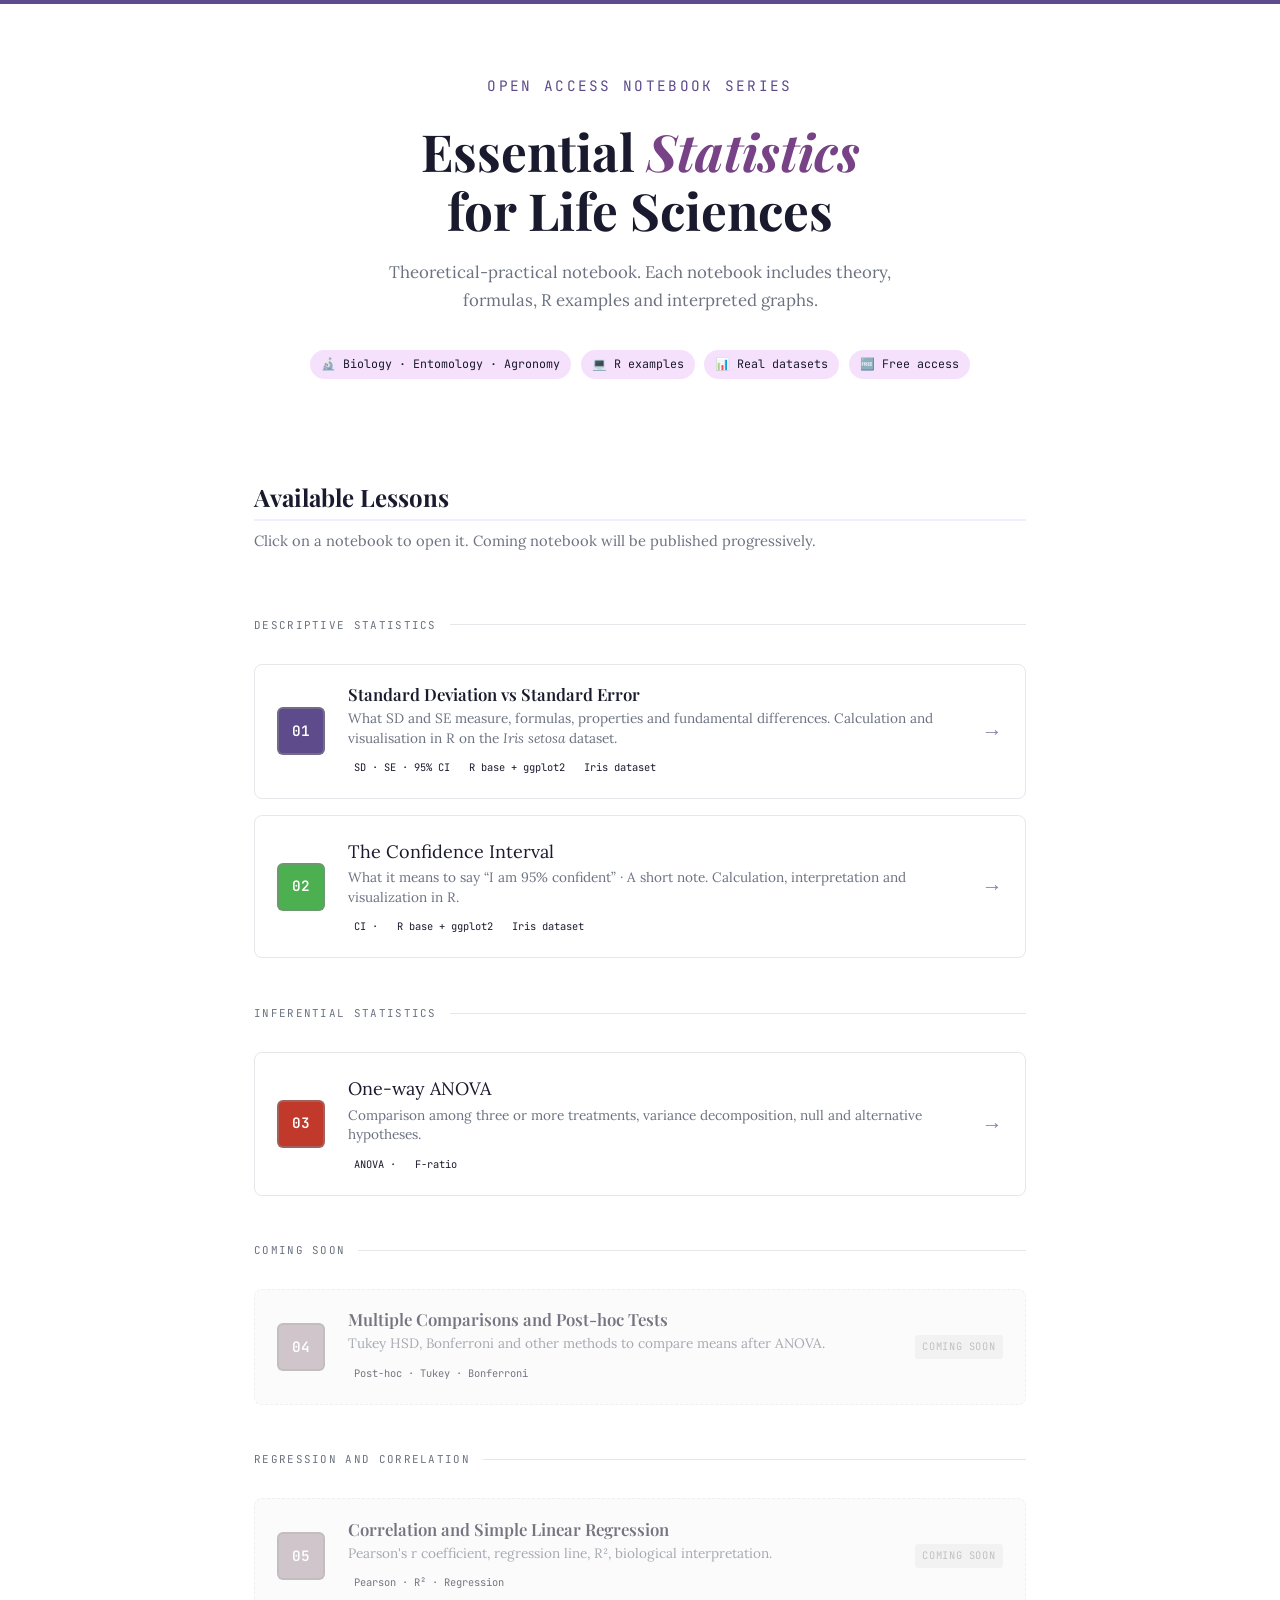
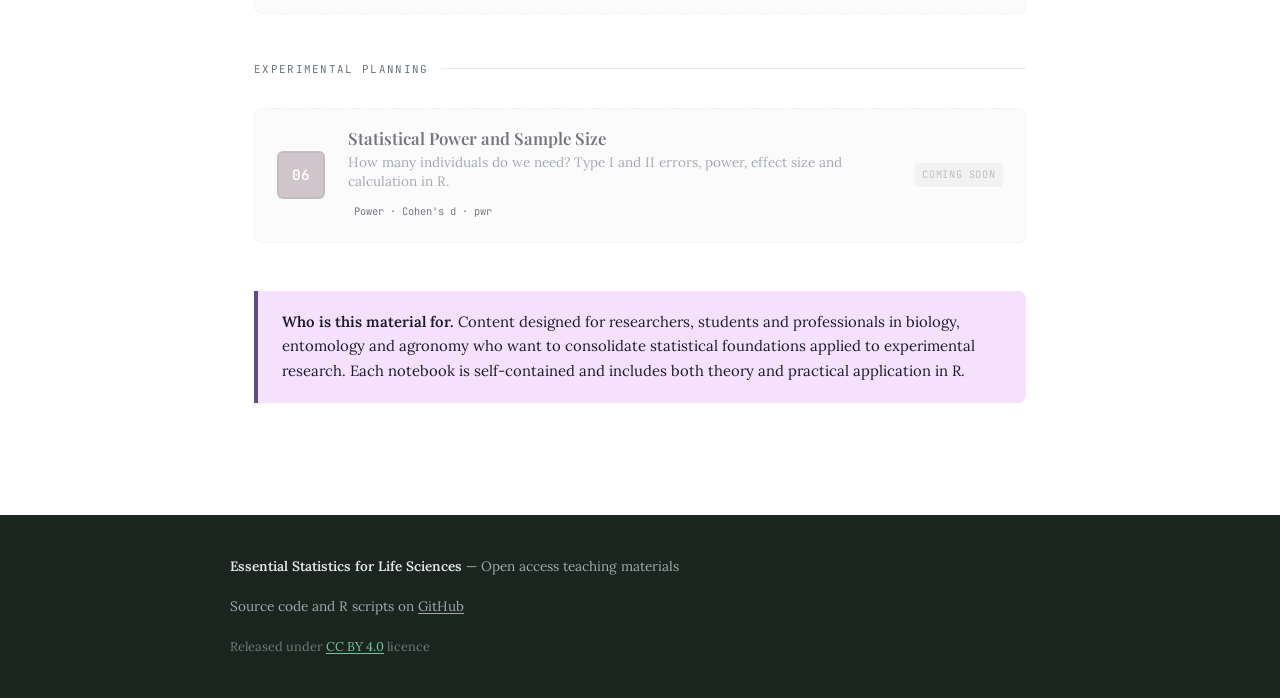
==== commit 0cb99382: "Update" ====
--- a/index.html
+++ b/index.html
@@ -49,6 +49,19 @@
 .lesson-card2.coming .arrow{display:none}
 .lesson-card2.coming .badge{flex-shrink:0;font-family:var(--mono);font-size:.65rem;color:#999;background:#ebebeb;padding:.25em .7em;border-radius:3px;letter-spacing:.06em;text-transform:uppercase;white-space:nowrap}
 
+.lesson-card3{display:flex;align-items:center;gap:1.4rem;background:var(--bg-white);border:1px solid var(--border);border-radius:8px;padding:1.2rem 1.4rem;text-decoration:none;color:inherit;transition:border-color .15s,box-shadow .15s,transform .15s}
+.lesson-card3:hover{border-color:var(--grey);box-shadow:0 3px 14px rgba(94,75,139,.12);transform:translateY(-1px);color:inherit;text-decoration:none}
+.lesson-card3 .num {flex-shrink: 0;width: 48px;height: 48px;color: #ffffff;border: 2px solid #8888;background:#c0392b;border-radius: 6px;display: flex;align-items: center;justify-content: center;font-family: var(--mono);font-size: .9rem;font-weight: 600;}.lesson-card3 .info .desc{font-size:.85rem;color:var(--text-muted);line-height:1.45}
+.lesson-card3 .info .tags{display:flex;flex-wrap:wrap;gap:.4rem;margin-top:.5rem}
+.lesson-card3
+ .info .tag{font-family:var(--mono);font-size:.65rem;background: rgb
+  (233, 226, 229);color:var(--black);padding:.15em .6em;border-radius:3px}
+.lesson-card3 .arrow{flex-shrink:0;color:var(--violet);font-size:1.3rem;opacity:.7}
+.lesson-card3.coming{background:#fafaf9;border-style:dashed;cursor:default;pointer-events:none;opacity:.6}
+.lesson-card3.coming .num{background:#b0a0a8}
+.lesson-card3.coming .arrow{display:none}
+.lesson-card2.coming .badge{flex-shrink:0;font-family:var(--mono);font-size:.65rem;color:#999;background:#ebebeb;padding:.25em .7em;border-radius:3px;letter-spacing:.06em;text-transform:uppercase;white-space:nowrap}
+
 .topic-divider{display:flex;align-items:center;gap:.8rem;margin:1.8rem 0 .8rem}
 .topic-divider span{font-family:var(--mono);font-size:.68rem;text-transform:uppercase;letter-spacing:.12em;color:var(--text-muted);white-space:nowrap}
 .topic-divider::after{content:'';flex:1;height:1px;background:var(--border)}
@@ -94,16 +107,20 @@
       </div>
       <span class="arrow">→</span>
     </a>
-    <div class="topic-divider"><span>Inferential Statistics</span></div>
-    <div class="lesson-card coming">
-      <div class="num">03</div>
-      <div class="info">
+    
+     <div class="topic-divider"><span>Inferential Statistics</span></div>
+
+        <a href="One_Way_Anova/Notebook-03.html" class="lesson-card3">
+        <div class="num">03</div>
+        <div class="info"> 
         <div class="title">One-way ANOVA</div>
         <div class="desc">Comparison among three or more treatments, variance decomposition, null and alternative hypotheses.</div>
-        <div class="tags"><span class="tag">ANOVA · F-ratio</span></div>
+        <div class="tags"><span class="tag">ANOVA · </span><span class="tag">F-ratio</span></div>
       </div>
-      <span class="badge">Coming soon</span>
-    </div>
+      <span class="arrow">→</span>
+</a>
+    <div class="topic-divider"><span>Coming soon</span></div>
+
     <div class="lesson-card coming">
       <div class="num">04</div>
       <div class="info">
